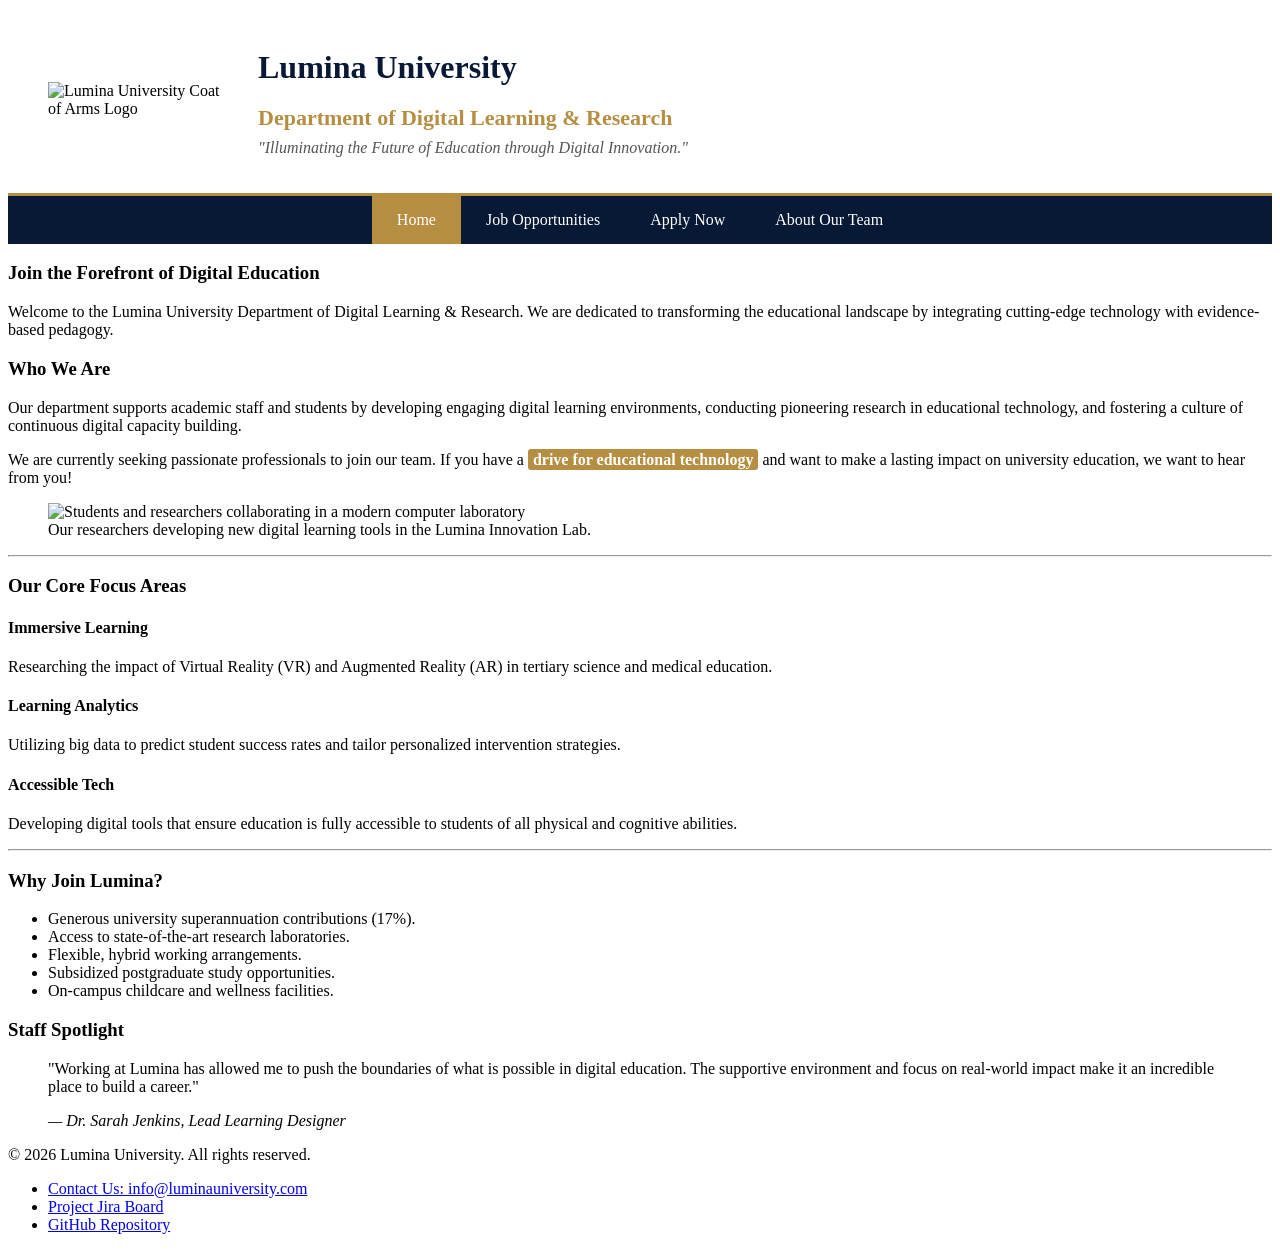
==== index.html @ f2fd449b "ADDED files" ====
<!DOCTYPE html>
<html lang="en">
<head>
    <meta charset="UTF-8">
    <meta name="viewport" content="width=device-width, initial-scale=1.0">
    <meta name="description" content="Lumina University - Department of Digital Learning & Research recruitment portal.">
    <title>Home | Lumina University Digital Learning</title>
    
    <link rel="stylesheet" href="styles.css">
    
    <style>
        .highlight-text {
            background-color: #b58e42; 
            color: #ffffff; 
            padding: 2px 5px;
            font-weight: bold;
            border-radius: 3px;
        }
    </style>
</head>
<body>

    <header id="main-header">
        <div class="header-container">
            <img src="lumina_university.png" alt="Lumina University Coat of Arms Logo" class="logo">
            
            <div class="title-group">
                <h1>Lumina University</h1>
                <h2>Department of Digital Learning & Research</h2>
                
                <p style="font-style: italic; color: #555555; margin-top: 5px;">"Illuminating the Future of Education through Digital Innovation."</p>
            </div>
        </div>
    </header>

    <nav aria-label="Main Navigation">
        <ul class="nav-menu">
            <li><a href="index.html" class="active" aria-current="page">Home</a></li>
            <li><a href="jobs.html">Job Opportunities</a></li>
            <li><a href="apply.html">Apply Now</a></li>
            <li><a href="about.html">About Our Team</a></li>
        </ul>
    </nav>

    <main>
        <section id="hero-section" class="hero">
            <div class="hero-content">
                <h3>Join the Forefront of Digital Education</h3>
                <p>Welcome to the Lumina University Department of Digital Learning & Research. We are dedicated to transforming the educational landscape by integrating cutting-edge technology with evidence-based pedagogy.</p>
            </div>
        </section>

        <section class="content-section">
            <h3>Who We Are</h3>
            <p>Our department supports academic staff and students by developing engaging digital learning environments, conducting pioneering research in educational technology, and fostering a culture of continuous digital capacity building.</p>
            <p>We are currently seeking passionate professionals to join our team. If you have a <span class="highlight-text">drive for educational technology</span> and want to make a lasting impact on university education, we want to hear from you!</p>
            
            <figure class="main-image-container">
                <img src="https://placehold.co/800x400/eeeeee/333333?text=Students+using+Digital+Learning+Tools" alt="Students and researchers collaborating in a modern computer laboratory" class="responsive-img">
                <figcaption>Our researchers developing new digital learning tools in the Lumina Innovation Lab.</figcaption>
            </figure>
        </section>

        <hr class="section-divider">

        <section class="content-section">
            <h3>Our Core Focus Areas</h3>
            <div class="focus-grid">
                <article class="focus-card">
                    <h4>Immersive Learning</h4>
                    <p>Researching the impact of Virtual Reality (VR) and Augmented Reality (AR) in tertiary science and medical education.</p>
                </article>
                <article class="focus-card">
                    <h4>Learning Analytics</h4>
                    <p>Utilizing big data to predict student success rates and tailor personalized intervention strategies.</p>
                </article>
                <article class="focus-card">
                    <h4>Accessible Tech</h4>
                    <p>Developing digital tools that ensure education is fully accessible to students of all physical and cognitive abilities.</p>
                </article>
            </div>
        </section>

        <hr class="section-divider">

        <section class="content-section split-section">
            <div class="benefits">
                <h3>Why Join Lumina?</h3>
                <ul class="benefits-list">
                    <li>Generous university superannuation contributions (17%).</li>
                    <li>Access to state-of-the-art research laboratories.</li>
                    <li>Flexible, hybrid working arrangements.</li>
                    <li>Subsidized postgraduate study opportunities.</li>
                    <li>On-campus childcare and wellness facilities.</li>
                </ul>
            </div>
            
            <div class="testimonial">
                <h3>Staff Spotlight</h3>
                <blockquote>
                    <p>"Working at Lumina has allowed me to push the boundaries of what is possible in digital education. The supportive environment and focus on real-world impact make it an incredible place to build a career."</p>
                    <cite>&mdash; Dr. Sarah Jenkins, Lead Learning Designer</cite>
                </blockquote>
            </div>
        </section>
    </main>

    <footer>
        <div class="footer-content">
            <p>&copy; 2026 Lumina University. All rights reserved.</p>
            <ul class="footer-links">
                <li><a href="mailto:info@luminauniversity.com">Contact Us: info@luminauniversity.com</a></li>
                <li><a href="https://jira.com" target="_blank" rel="noopener noreferrer">Project Jira Board</a></li>
                <li><a href="https://github.com/106385897/Project-Part-1.git" target="_blank" rel="noopener noreferrer">GitHub Repository</a></li>
            </ul>
        </div>
    </footer>

</body>
</html>
---- styles.css ----
/* ==========================
   Apply Page
========================== */

.logo {
    width: 180px;
    height: auto;
}

#main-header {
    background: white;
    padding: 20px 40px;
    border-bottom: 3px solid #b58e42;
}

.header-container {
    display: flex;
    align-items: center;
}

.title-group {
    margin-left: 30px;
}

.title-group h1 {
    color: #081935;
    margin-bottom: 8px;
}

.title-group h2 {
    color: #b58e42;
    font-size: 22px;
    margin-bottom: 8px;
}

.title-group p {
    color: #666;
    font-style: italic;
}
nav {
    background: #081935;
}

.nav-menu {
    display: flex;
    justify-content: center;
    list-style: none;
    margin: 0;
    padding: 0;
}

.nav-menu li {
    margin: 0;
}

.nav-menu a {
    display: block;
    color: white;
    text-decoration: none;
    padding: 15px 25px;
}

.nav-menu a:hover,
.nav-menu a.active {
    background: #b58e42;
}

.application-form{
    width:80%;
    max-width:900px;
    margin:40px auto;
    padding:30px;
    background:#fff;
    border:1px solid #ccc;
    border-radius:8px;
}

.application-form h2{
    text-align:center;
    color:#081935;
    margin-bottom:30px;
}

.form-grid{
    display:grid;
    grid-template-columns:1fr 1fr;
    gap:20px;
}

.full-width{
    grid-column:1 / 3;
}

.application-form label{
    display:block;
    margin-bottom:8px;
    font-weight:bold;
    color:#081935;
}

.application-form input,
.application-form select,
.application-form textarea{
    width:100%;
    padding:10px;
    border:1px solid #ccc;
    border-radius:5px;
    box-sizing:border-box;
}

.application-form input:focus,
.application-form select:focus,
.application-form textarea:focus{
    outline:none;
    border:2px solid #b58e42;
}

.application-form textarea{
    height:120px;
    resize:vertical;
}

.application-form fieldset{
    border:1px solid #b58e42;
    padding:15px;
    border-radius:5px;
}

.application-form legend{
    color:#081935;
    font-weight:bold;
}

.application-form fieldset label{
    display:inline-block;
    margin-right:20px;
    font-weight:normal;
}

.form-buttons{
    display:flex;
    justify-content:center;
    gap:20px;
    margin-top:30px;
}

.form-buttons input{
    padding:12px 30px;
    border:none;
    border-radius:5px;
    cursor:pointer;
    font-size:16px;
}

.form-buttons input[type="submit"]{
    background:#081935;
    color:white;
}

.form-buttons input[type="submit"]:hover{
    background:#b58e42;
}

.form-buttons input[type="reset"]{
    background:#cccccc;
}

.form-buttons input[type="reset"]:hover{
    background:#aaaaaa;
}

@media screen and (max-width:768px){

.form-grid{
    grid-template-columns:1fr;
}

.full-width{
    grid-column:1;
}

.form-buttons{
    flex-direction:column;
}

.form-buttons input{
    width:100%;
}
}



/* ===========================
   JOBS PAGE
=========================== */

.job-card{

margin-bottom:35px;

padding:25px;

background:white;

border:1px solid #cccccc;

border-left:6px solid #b58e42;

border-radius:8px;

}

.job-card h2{

color:#081935;

margin-bottom:10px;

}

.job-card h3{

color:#b58e42;

margin-top:20px;

}

.job-card p{

margin-bottom:12px;

line-height:1.6;

}

.job-card ul,
.job-card ol{

margin-left:25px;

margin-bottom:15px;

}

aside{

width:25%;

float:right;

padding:20px;

margin-left:20px;

margin-bottom:20px;

border:2px solid #b58e42;

border-radius:8px;

background:#f8f8f8;

}

aside h3{

color:#081935;

margin-bottom:15px;

}

aside ul{

margin-left:20px;

}

@media screen and (max-width:768px){

aside{

float:none;

width:100%;

margin:20px 0;

}

}
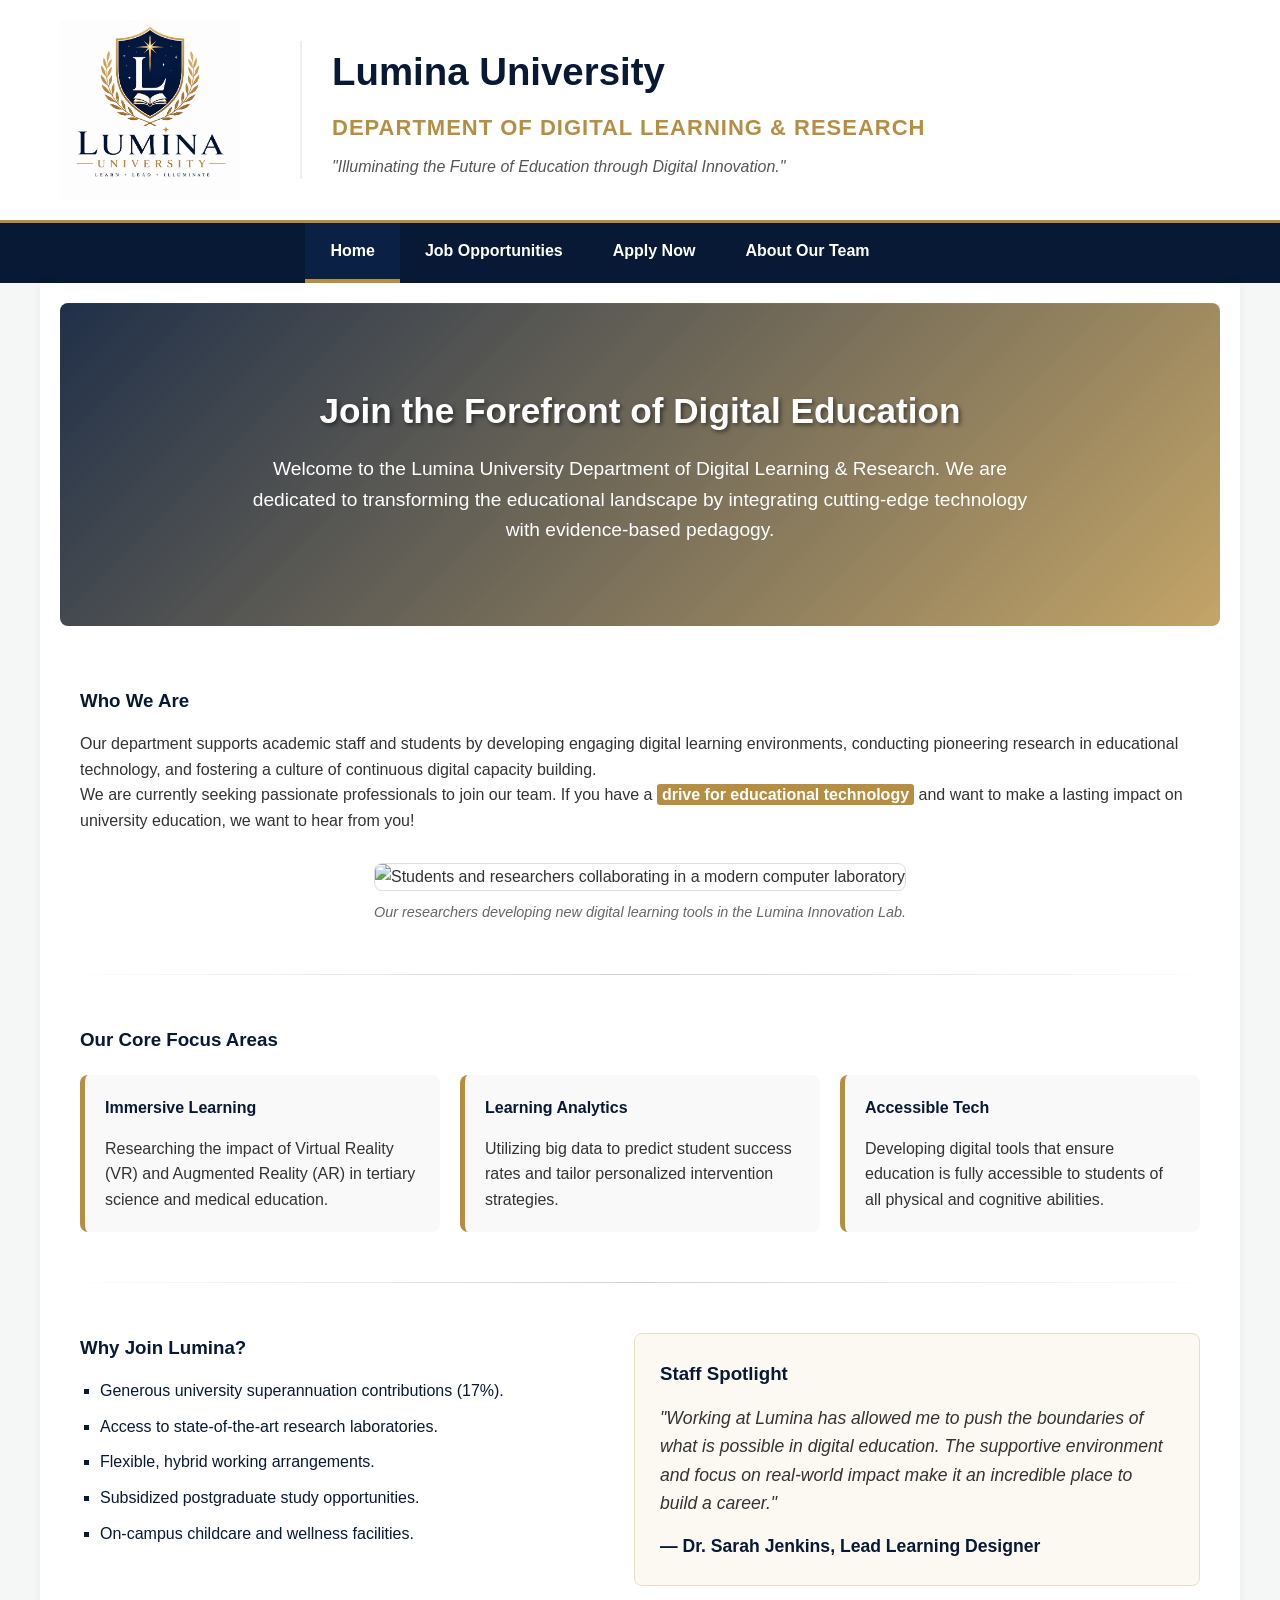
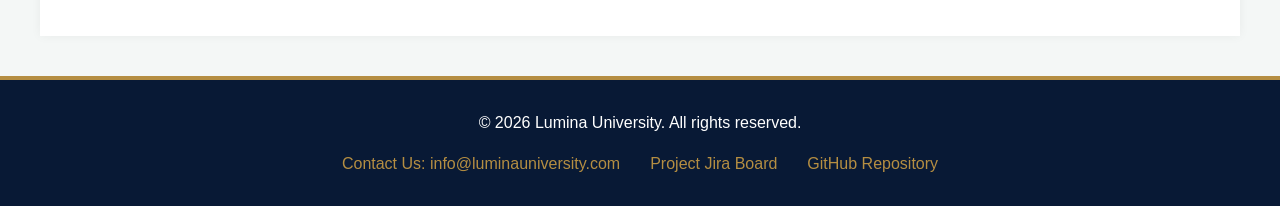
==== commit b483fa21: "changes" ====
--- a/index.html
+++ b/index.html
@@ -6,7 +6,7 @@
     <meta name="description" content="Lumina University - Department of Digital Learning & Research recruitment portal.">
     <title>Home | Lumina University Digital Learning</title>
     
-    <link rel="stylesheet" href="styles.css">
+    <link rel="stylesheet" href="styles/styles.css">
     
     <style>
         .highlight-text {
@@ -22,7 +22,7 @@
 
     <header id="main-header">
         <div class="header-container">
-            <img src="lumina_university.png" alt="Lumina University Coat of Arms Logo" class="logo">
+            <img src="images/logo.png" alt="Lumina University Coat of Arms Logo" class="logo">
             
             <div class="title-group">
                 <h1>Lumina University</h1>
--- a/styles/styles.css
+++ b/styles/styles.css
@@ -0,0 +1,898 @@
+/**Maliki/
+/* ==========================================================================
+   Base Styles & Reset 
+   ========================================================================== */
+* {
+    box-sizing: border-box;
+    margin: 0;
+    padding: 0;
+}
+
+body {
+    font-family: 'Segoe UI', Tahoma, Geneva, Verdana, sans-serif;
+    line-height: 1.6;
+    color: #333333;
+    background-color: #f4f7f6;
+}
+
+h1, h2, h3, h4 {
+    margin-bottom: 15px;
+    color: #081935; /* Updated to Logo Navy */
+}
+
+/* ==========================================================================
+   Header Styles 
+   ========================================================================== */
+#main-header {
+    background-color: #ffffff; /* Changed to white to seamlessly blend with the logo */
+    color: #081935;
+    padding: 15px 0;
+    border-bottom: 4px solid #b58e42; /* Logo Gold border for separation */
+}
+
+.header-container {
+    display: flex;
+    align-items: center;
+    max-width: 1200px;
+    margin: 0 auto;
+    padding: 0 20px;
+}
+
+/* Updated logo class: removed border radius so the whole crest shows */
+.logo {
+    max-width: 220px; 
+    height: auto;
+    margin-right: 30px;
+}
+
+.title-group {
+    border-left: 2px solid #eeeeee;
+    padding-left: 30px;
+}
+
+.title-group h1 {
+    color: #081935; /* Logo Navy */
+    margin-bottom: 5px;
+    font-size: 2.4rem;
+}
+
+.title-group h2 {
+    color: #b58e42; /* Logo Gold */
+    font-size: 1.2rem;
+    font-weight: bold;
+    margin-bottom: 0;
+    text-transform: uppercase;
+    letter-spacing: 1px;
+}
+
+/* ==========================================================================
+   Navigation Menu 
+   ========================================================================== */
+nav {
+    background-color: #081935; /* Logo Navy */
+}
+
+.nav-menu {
+    list-style-type: none;
+    display: flex;
+    justify-content: center;
+    max-width: 1200px;
+    margin: 0 auto;
+}
+
+.nav-menu li a {
+    display: block;
+    color: #ffffff;
+    text-decoration: none;
+    padding: 15px 25px;
+    font-weight: bold;
+    transition: background-color 0.3s ease, color 0.3s ease;
+}
+
+.nav-menu li a:hover,
+.nav-menu li a:focus {
+    background-color: #b58e42; /* Logo Gold */
+    color: #ffffff;
+    outline: none; 
+}
+
+.nav-menu li a:focus-visible {
+    outline: 3px solid #ffffff;
+    outline-offset: -3px;
+}
+
+.nav-menu li a.active {
+    background-color: #0a2044; /* Slightly lighter navy for active state */
+    border-bottom: 4px solid #b58e42; /* Logo Gold */
+}
+
+/* ==========================================================================
+   Main Content Layout
+   ========================================================================== */
+main {
+    max-width: 1200px;
+    margin: 0 auto;
+    padding: 20px;
+    background-color: #ffffff;
+    box-shadow: 0 0 10px rgba(0,0,0,0.05);
+}
+
+.content-section {
+    padding: 30px 20px;
+}
+
+.section-divider {
+    border: 0;
+    height: 1px;
+    background-image: linear-gradient(to right, rgba(8, 25, 53, 0), rgba(8, 25, 53, 0.2), rgba(8, 25, 53, 0));
+    margin: 20px 0;
+}
+
+/* Hero Section */
+#hero-section {
+    background-image: linear-gradient(135deg, rgba(8, 25, 53, 0.9) 0%, rgba(181, 142, 66, 0.8) 100%), 
+                      url('https://placehold.co/1200x400/eeeeee/ccc?text=Digital+Network+Background');
+    background-size: cover;
+    background-position: center;
+    color: #ffffff;
+    padding: 80px 20px;
+    text-align: center;
+    border-radius: 8px;
+    margin-bottom: 30px;
+}
+
+#hero-section h3 {
+    color: #ffffff;
+    font-size: 2.2rem;
+    text-shadow: 2px 2px 4px rgba(0,0,0,0.5);
+}
+
+#hero-section p {
+    font-size: 1.2rem;
+    max-width: 800px;
+    margin: 0 auto;
+}
+
+.main-image-container {
+    margin-top: 30px;
+    text-align: center;
+}
+
+.responsive-img {
+    max-width: 100%;
+    height: auto;
+    border-radius: 8px;
+    border: 1px solid #ddd;
+}
+
+figcaption {
+    margin-top: 10px;
+    font-size: 0.9rem;
+    font-style: italic;
+    color: #666;
+}
+
+/* ==========================================================================
+   Grid Layouts & Components
+   ========================================================================== */
+.focus-grid {
+    display: grid;
+    grid-template-columns: repeat(auto-fit, minmax(300px, 1fr));
+    gap: 20px;
+    margin-top: 20px;
+}
+
+.focus-card {
+    background-color: #f9f9f9;
+    padding: 20px;
+    border-radius: 8px;
+    border-left: 5px solid #b58e42; /* Logo Gold */
+    transition: transform 0.3s ease;
+}
+
+.focus-card:hover {
+    transform: translateY(-5px);
+    box-shadow: 0 4px 8px rgba(0,0,0,0.1);
+}
+
+/* Split Section */
+.split-section {
+    display: flex;
+    flex-wrap: wrap;
+    gap: 40px;
+}
+
+.benefits {
+    flex: 1;
+    min-width: 300px;
+}
+
+.benefits-list {
+    list-style-type: square;
+    padding-left: 20px;
+    color: #081935;
+}
+
+.benefits-list li {
+    margin-bottom: 10px;
+}
+
+.testimonial {
+    flex: 1;
+    min-width: 300px;
+    background-color: #fcf9f2; /* Very light gold tint */
+    padding: 25px;
+    border-radius: 8px;
+    position: relative;
+    border: 1px solid #e8dec7;
+}
+
+blockquote {
+    font-style: italic;
+    font-size: 1.1rem;
+    color: #333;
+}
+
+cite {
+    display: block;
+    margin-top: 15px;
+    font-weight: bold;
+    color: #081935; /* Logo Navy */
+    font-style: normal;
+}
+
+/* ==========================================================================
+   Footer Styles
+   ========================================================================== */
+footer {
+    background-color: #081935; /* Logo Navy */
+    color: #ffffff;
+    padding: 30px 20px;
+    text-align: center;
+    margin-top: 40px;
+    border-top: 4px solid #b58e42; /* Logo Gold */
+}
+
+.footer-links {
+    list-style: none;
+    margin-top: 15px;
+    display: flex;
+    justify-content: center;
+    gap: 30px;
+}
+
+.footer-links a {
+    color: #b58e42; /* Logo Gold */
+    text-decoration: none;
+}
+
+.footer-links a:hover {
+    text-decoration: underline;
+    color: #ffffff;
+}
+
+/* ==========================================================================
+   Responsive Layout
+   ========================================================================== */
+@media screen and (max-width: 768px) {
+    .header-container {
+        flex-direction: column;
+        text-align: center;
+    }
+    .logo {
+        margin-right: 0;
+        margin-bottom: 15px;
+        max-width: 180px;
+    }
+    .title-group {
+        border-left: none;
+        padding-left: 0;
+    }
+    .nav-menu {
+        flex-direction: column;
+    }
+    .nav-menu li a {
+        text-align: center;
+        border-bottom: 1px solid #1a3461;
+    }
+    .footer-links {
+        flex-direction: column;
+        gap: 15px;
+    }
+}
+/*Khaled
+
+/* ==========================================================================
+   Base Styles & Reset 
+   ========================================================================== */
+* {
+    box-sizing: border-box;
+    margin: 0;
+    padding: 0;
+}
+
+body {
+    font-family: 'Segoe UI', Tahoma, Geneva, Verdana, sans-serif;
+    line-height: 1.6;
+    color: #333333;
+    background-color: #f4f7f6;
+}
+
+h1, h2, h3, h4 {
+    margin-bottom: 15px;
+    color: #081935; /* Updated to Logo Navy */
+}
+
+/* ==========================================================================
+   Header Styles 
+   ========================================================================== */
+#main-header {
+    background-color: #ffffff; /* Changed to white to seamlessly blend with the logo */
+    color: #081935;
+    padding: 15px 0;
+    border-bottom: 4px solid #b58e42; /* Logo Gold border for separation */
+}
+
+.header-container {
+    display: flex;
+    align-items: center;
+    max-width: 1200px;
+    margin: 0 auto;
+    padding: 0 20px;
+}
+
+/* Updated logo class: removed border radius so the whole crest shows */
+.logo {
+    max-width: 220px; 
+    height: auto;
+    margin-right: 30px;
+}
+
+.title-group {
+    border-left: 2px solid #eeeeee;
+    padding-left: 30px;
+}
+
+.title-group h1 {
+    color: #081935; /* Logo Navy */
+    margin-bottom: 5px;
+    font-size: 2.4rem;
+}
+
+.title-group h2 {
+    color: #b58e42; /* Logo Gold */
+    font-size: 1.2rem;
+    font-weight: bold;
+    margin-bottom: 0;
+    text-transform: uppercase;
+    letter-spacing: 1px;
+}
+
+/* ==========================================================================
+   Navigation Menu 
+   ========================================================================== */
+nav {
+    background-color: #081935; /* Logo Navy */
+}
+
+.nav-menu {
+    list-style-type: none;
+    display: flex;
+    justify-content: center;
+    max-width: 1200px;
+    margin: 0 auto;
+}
+
+.nav-menu li a {
+    display: block;
+    color: #ffffff;
+    text-decoration: none;
+    padding: 15px 25px;
+    font-weight: bold;
+    transition: background-color 0.3s ease, color 0.3s ease;
+}
+
+.nav-menu li a:hover,
+.nav-menu li a:focus {
+    background-color: #b58e42; /* Logo Gold */
+    color: #ffffff;
+    outline: none; 
+}
+
+.nav-menu li a:focus-visible {
+    outline: 3px solid #ffffff;
+    outline-offset: -3px;
+}
+
+.nav-menu li a.active {
+    background-color: #0a2044; /* Slightly lighter navy for active state */
+    border-bottom: 4px solid #b58e42; /* Logo Gold */
+}
+
+/* ==========================================================================
+   Main Content Layout
+   ========================================================================== */
+main {
+    max-width: 1200px;
+    margin: 0 auto;
+    padding: 20px;
+    background-color: #ffffff;
+    box-shadow: 0 0 10px rgba(0,0,0,0.05);
+}
+
+.content-section {
+    padding: 30px 20px;
+}
+
+.section-divider {
+    border: 0;
+    height: 1px;
+    background-image: linear-gradient(to right, rgba(8, 25, 53, 0), rgba(8, 25, 53, 0.2), rgba(8, 25, 53, 0));
+    margin: 20px 0;
+}
+
+/* Hero Section */
+#hero-section {
+    background-image: linear-gradient(135deg, rgba(8, 25, 53, 0.9) 0%, rgba(181, 142, 66, 0.8) 100%), 
+                      url('https://placehold.co/1200x400/eeeeee/ccc?text=Digital+Network+Background');
+    background-size: cover;
+    background-position: center;
+    color: #ffffff;
+    padding: 80px 20px;
+    text-align: center;
+    border-radius: 8px;
+    margin-bottom: 30px;
+}
+
+#hero-section h3 {
+    color: #ffffff;
+    font-size: 2.2rem;
+    text-shadow: 2px 2px 4px rgba(0,0,0,0.5);
+}
+
+#hero-section p {
+    font-size: 1.2rem;
+    max-width: 800px;
+    margin: 0 auto;
+}
+
+.main-image-container {
+    margin-top: 30px;
+    text-align: center;
+}
+
+.responsive-img {
+    max-width: 100%;
+    height: auto;
+    border-radius: 8px;
+    border: 1px solid #ddd;
+}
+
+figcaption {
+    margin-top: 10px;
+    font-size: 0.9rem;
+    font-style: italic;
+    color: #666;
+}
+
+/* ==========================================================================
+   Grid Layouts & Components
+   ========================================================================== */
+.focus-grid {
+    display: grid;
+    grid-template-columns: repeat(auto-fit, minmax(300px, 1fr));
+    gap: 20px;
+    margin-top: 20px;
+}
+
+.focus-card {
+    background-color: #f9f9f9;
+    padding: 20px;
+    border-radius: 8px;
+    border-left: 5px solid #b58e42; /* Logo Gold */
+    transition: transform 0.3s ease;
+}
+
+.focus-card:hover {
+    transform: translateY(-5px);
+    box-shadow: 0 4px 8px rgba(0,0,0,0.1);
+}
+
+/* Split Section */
+.split-section {
+    display: flex;
+    flex-wrap: wrap;
+    gap: 40px;
+}
+
+.benefits {
+    flex: 1;
+    min-width: 300px;
+}
+
+.benefits-list {
+    list-style-type: square;
+    padding-left: 20px;
+    color: #081935;
+}
+
+.benefits-list li {
+    margin-bottom: 10px;
+}
+
+.testimonial {
+    flex: 1;
+    min-width: 300px;
+    background-color: #fcf9f2; /* Very light gold tint */
+    padding: 25px;
+    border-radius: 8px;
+    position: relative;
+    border: 1px solid #e8dec7;
+}
+
+blockquote {
+    font-style: italic;
+    font-size: 1.1rem;
+    color: #333;
+}
+
+cite {
+    display: block;
+    margin-top: 15px;
+    font-weight: bold;
+    color: #081935; /* Logo Navy */
+    font-style: normal;
+}
+
+/* ==========================================================================
+   Footer Styles
+   ========================================================================== */
+footer {
+    background-color: #081935; /* Logo Navy */
+    color: #ffffff;
+    padding: 30px 20px;
+    text-align: center;
+    margin-top: 40px;
+    border-top: 4px solid #b58e42; /* Logo Gold */
+}
+
+.footer-links {
+    list-style: none;
+    margin-top: 15px;
+    display: flex;
+    justify-content: center;
+    gap: 30px;
+}
+
+.footer-links a {
+    color: #b58e42; /* Logo Gold */
+    text-decoration: none;
+}
+
+.footer-links a:hover {
+    text-decoration: underline;
+    color: #ffffff;
+}
+
+/* ==========================================================================
+   Responsive Layout
+   ========================================================================== */
+@media screen and (max-width: 768px) {
+    .header-container {
+        flex-direction: column;
+        text-align: center;
+    }
+    .logo {
+        margin-right: 0;
+        margin-bottom: 15px;
+        max-width: 180px;
+    }
+    .title-group {
+        border-left: none;
+        padding-left: 0;
+    }
+    .nav-menu {
+        flex-direction: column;
+    }
+    .nav-menu li a {
+        text-align: center;
+        border-bottom: 1px solid #1a3461;
+    }
+    .footer-links {
+        flex-direction: column;
+        gap: 15px;
+    }
+}
+
+/* ==========================
+   Apply Page
+========================== */
+/*nahan*/
+.logo {
+    width: 180px;
+    height: auto;
+}
+
+#main-header {
+    background: white;
+    padding: 20px 40px;
+    border-bottom: 3px solid #b58e42;
+}
+
+.header-container {
+    display: flex;
+    align-items: center;
+}
+
+.title-group {
+    margin-left: 30px;
+}
+
+.title-group h1 {
+    color: #081935;
+    margin-bottom: 8px;
+}
+
+.title-group h2 {
+    color: #b58e42;
+    font-size: 22px;
+    margin-bottom: 8px;
+}
+
+.title-group p {
+    color: #666;
+    font-style: italic;
+}
+nav {
+    background: #081935;
+}
+
+.nav-menu {
+    display: flex;
+    justify-content: center;
+    list-style: none;
+    margin: 0;
+    padding: 0;
+}
+
+.nav-menu li {
+    margin: 0;
+}
+
+.nav-menu a {
+    display: block;
+    color: white;
+    text-decoration: none;
+    padding: 15px 25px;
+}
+
+.nav-menu a:hover,
+.nav-menu a.active {
+    background: #b58e42;
+}
+
+.application-form{
+    width:80%;
+    max-width:900px;
+    margin:40px auto;
+    padding:30px;
+    background:#fff;
+    border:1px solid #ccc;
+    border-radius:8px;
+}
+
+.application-form h2{
+    text-align:center;
+    color:#081935;
+    margin-bottom:30px;
+}
+
+.form-grid{
+    display:grid;
+    grid-template-columns:1fr 1fr;
+    gap:20px;
+}
+
+.full-width{
+    grid-column:1 / 3;
+}
+
+.application-form label{
+    display:block;
+    margin-bottom:8px;
+    font-weight:bold;
+    color:#081935;
+}
+
+.application-form input,
+.application-form select,
+.application-form textarea{
+    width:100%;
+    padding:10px;
+    border:1px solid #ccc;
+    border-radius:5px;
+    box-sizing:border-box;
+}
+
+.application-form input:focus,
+.application-form select:focus,
+.application-form textarea:focus{
+    outline:none;
+    border:2px solid #b58e42;
+}
+
+.application-form textarea{
+    height:120px;
+    resize:vertical;
+}
+
+.application-form fieldset{
+    border:1px solid #b58e42;
+    padding:15px;
+    border-radius:5px;
+}
+
+.application-form legend{
+    color:#081935;
+    font-weight:bold;
+}
+
+.application-form fieldset label{
+    display:inline-block;
+    margin-right:20px;
+    font-weight:normal;
+}
+
+.form-buttons{
+    display:flex;
+    justify-content:center;
+    gap:20px;
+    margin-top:30px;
+}
+
+.form-buttons input{
+    padding:12px 30px;
+    border:none;
+    border-radius:5px;
+    cursor:pointer;
+    font-size:16px;
+}
+
+.form-buttons input[type="submit"]{
+    background:#081935;
+    color:white;
+}
+
+.form-buttons input[type="submit"]:hover{
+    background:#b58e42;
+}
+
+.form-buttons input[type="reset"]{
+    background:#cccccc;
+}
+
+.form-buttons input[type="reset"]:hover{
+    background:#aaaaaa;
+}
+
+@media screen and (max-width:768px){
+
+.form-grid{
+    grid-template-columns:1fr;
+}
+
+.full-width{
+    grid-column:1;
+}
+
+.form-buttons{
+    flex-direction:column;
+}
+
+.form-buttons input{
+    width:100%;
+}
+}
+
+
+
+/* ===========================
+   JOBS PAGE
+=========================== */
+
+.job-card{
+
+margin-bottom:35px;
+
+padding:25px;
+
+background:white;
+
+border:1px solid #cccccc;
+
+border-left:6px solid #b58e42;
+
+border-radius:8px;
+
+}
+
+.job-card h2{
+
+color:#081935;
+
+margin-bottom:10px;
+
+}
+
+.job-card h3{
+
+color:#b58e42;
+
+margin-top:20px;
+
+}
+
+.job-card p{
+
+margin-bottom:12px;
+
+line-height:1.6;
+
+}
+
+.job-card ul,
+.job-card ol{
+
+margin-left:25px;
+
+margin-bottom:15px;
+
+}
+
+aside{
+
+width:25%;
+
+float:right;
+
+padding:20px;
+
+margin-left:20px;
+
+margin-bottom:20px;
+
+border:2px solid #b58e42;
+
+border-radius:8px;
+
+background:#f8f8f8;
+
+}
+
+aside h3{
+
+color:#081935;
+
+margin-bottom:15px;
+
+}
+
+aside ul{
+
+margin-left:20px;
+
+}
+
+@media screen and (max-width:768px){
+
+aside{
+
+float:none;
+
+width:100%;
+
+margin:20px 0;
+
+}
+
+}
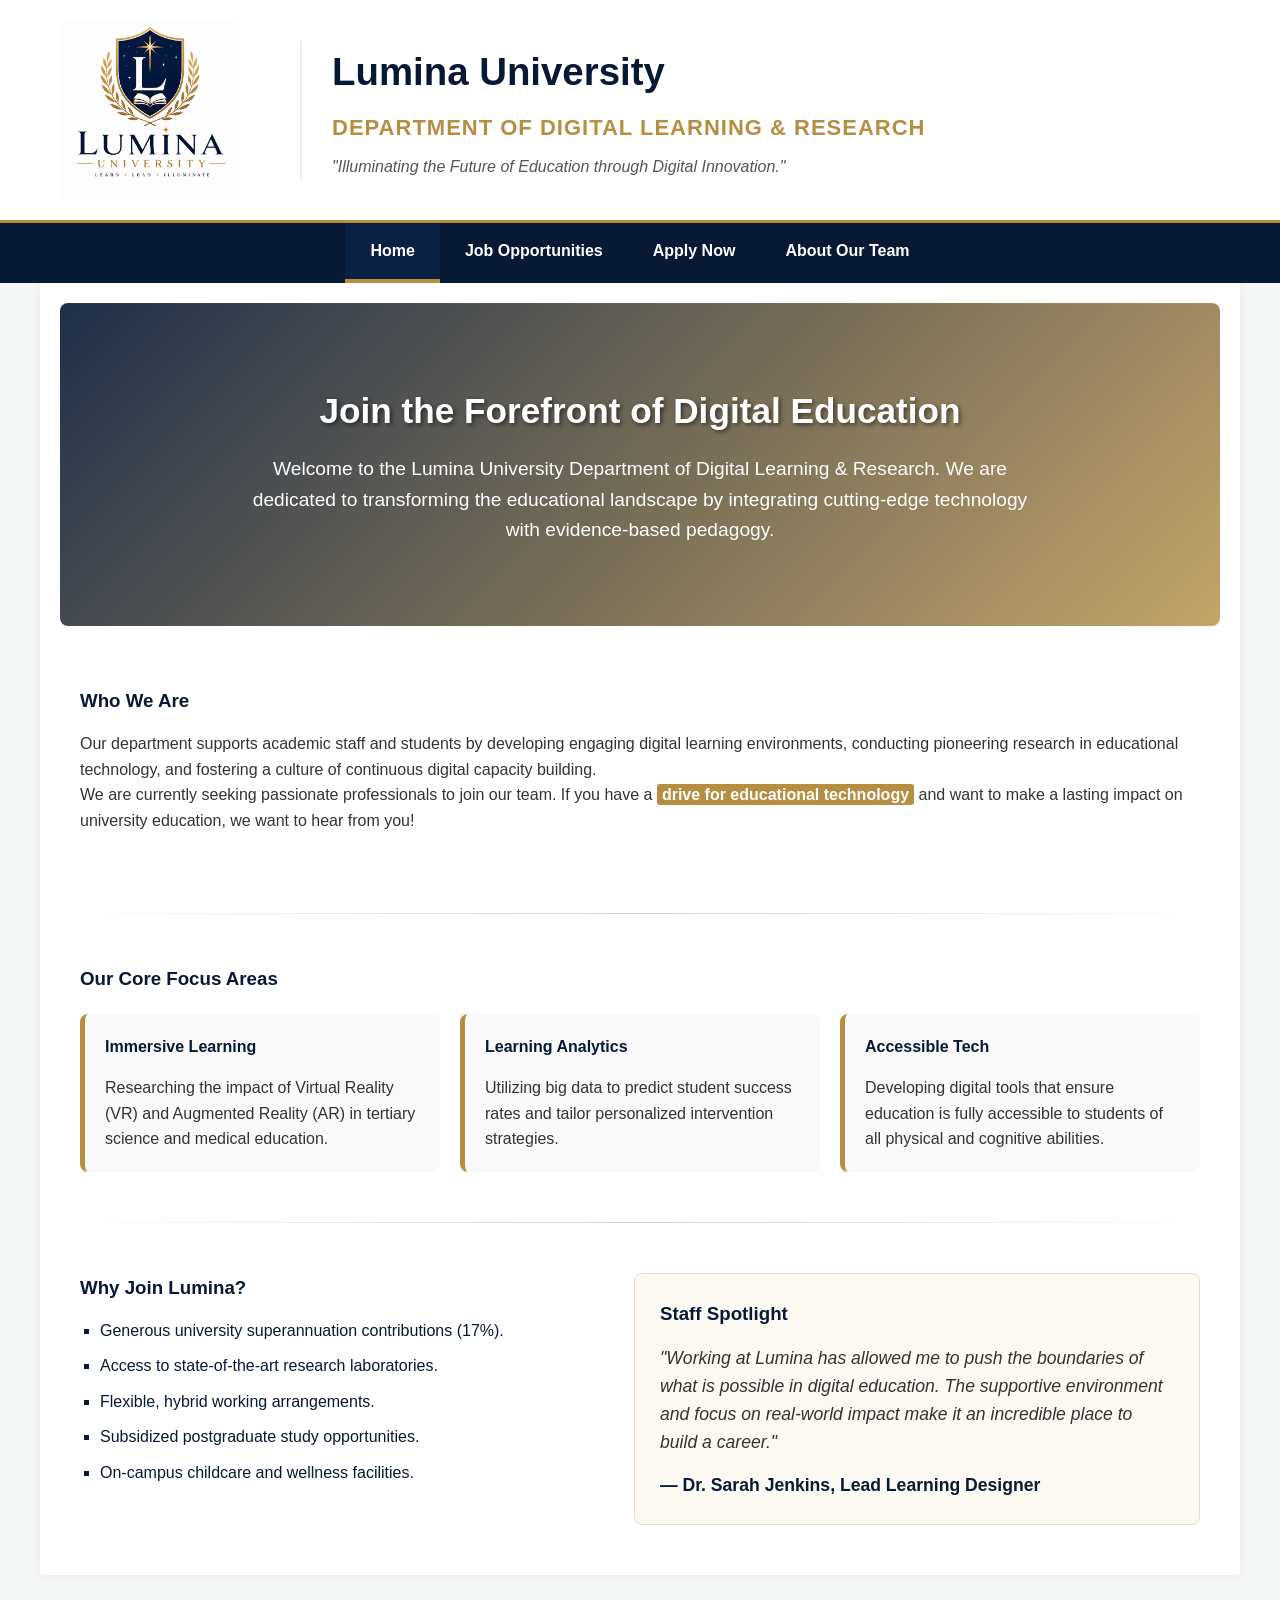
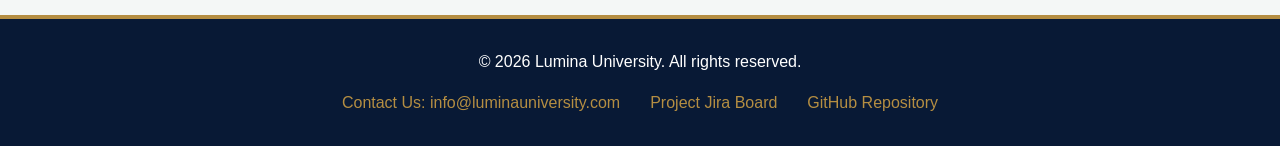
==== commit 2bc55dcb: "ADDED files" ====
--- a/index.html
+++ b/index.html
@@ -56,8 +56,7 @@
             <p>We are currently seeking passionate professionals to join our team. If you have a <span class="highlight-text">drive for educational technology</span> and want to make a lasting impact on university education, we want to hear from you!</p>
             
             <figure class="main-image-container">
-                <img src="https://placehold.co/800x400/eeeeee/333333?text=Students+using+Digital+Learning+Tools" alt="Students and researchers collaborating in a modern computer laboratory" class="responsive-img">
-                <figcaption>Our researchers developing new digital learning tools in the Lumina Innovation Lab.</figcaption>
+                
             </figure>
         </section>
 
--- a/styles/styles.css
+++ b/styles/styles.css
@@ -1,4 +1,292 @@
 /**Maliki/
+
+   Base Styles & Reset 
+   ========================================================================== */
+* {
+    box-sizing: border-box;
+    margin: 0;
+    padding: 0;
+}
+
+body {
+    font-family: 'Segoe UI', Tahoma, Geneva, Verdana, sans-serif;
+    line-height: 1.6;
+    color: #333333;
+    background-color: #f4f7f6;
+}
+
+h1, h2, h3, h4 {
+    margin-bottom: 15px;
+    color: #081935; 
+}
+
+#main-header {
+    background-color: #ffffff; 
+    color: #081935;
+    padding: 15px 0;
+    border-bottom: 4px solid #b58e42; 
+}
+
+.header-container {
+    display: flex;
+    align-items: center;
+    max-width: 1200px;
+    margin: 0 auto;
+    padding: 0 20px;
+}
+
+.logo {
+    max-width: 220px; 
+    height: auto;
+    margin-right: 30px;
+}
+
+.title-group {
+    border-left: 2px solid #eeeeee;
+    padding-left: 30px;
+}
+
+.title-group h1 {
+    color: #081935; 
+    margin-bottom: 5px;
+    font-size: 2.4rem;
+}
+
+.title-group h2 {
+    color: #b58e42; 
+    font-size: 1.2rem;
+    font-weight: bold;
+    margin-bottom: 0;
+    text-transform: uppercase;
+    letter-spacing: 1px;
+}
+
+
+nav {
+    background-color: #081935; 
+}
+
+.nav-menu {
+    list-style-type: none;
+    display: flex;
+    justify-content: center;
+    max-width: 1200px;
+    margin: 0 auto;
+}
+
+.nav-menu li a {
+    display: block;
+    color: #ffffff;
+    text-decoration: none;
+    padding: 15px 25px;
+    font-weight: bold;
+    transition: background-color 0.3s ease, color 0.3s ease;
+}
+
+.nav-menu li a:hover,
+.nav-menu li a:focus {
+    background-color: #b58e42; 
+    color: #ffffff;
+    outline: none; 
+}
+
+.nav-menu li a:focus-visible {
+    outline: 3px solid #ffffff;
+    outline-offset: -3px;
+}
+
+.nav-menu li a.active {
+    background-color: #0a2044; 
+    border-bottom: 4px solid #b58e42; 
+}
+
+
+main {
+    max-width: 1200px;
+    margin: 0 auto;
+    padding: 20px;
+    background-color: #ffffff;
+    box-shadow: 0 0 10px rgba(0,0,0,0.05);
+}
+
+.content-section {
+    padding: 30px 20px;
+}
+
+.section-divider {
+    border: 0;
+    height: 1px;
+    background-image: linear-gradient(to right, rgba(8, 25, 53, 0), rgba(8, 25, 53, 0.2), rgba(8, 25, 53, 0));
+    margin: 20px 0;
+}
+
+
+#hero-section {
+    background-image: linear-gradient(135deg, rgba(8, 25, 53, 0.9) 0%, rgba(181, 142, 66, 0.8) 100%), 
+                      url('https://placehold.co/1200x400/eeeeee/ccc?text=Digital+Network+Background');
+    background-size: cover;
+    background-position: center;
+    color: #ffffff;
+    padding: 80px 20px;
+    text-align: center;
+    border-radius: 8px;
+    margin-bottom: 30px;
+}
+
+#hero-section h3 {
+    color: #ffffff;
+    font-size: 2.2rem;
+    text-shadow: 2px 2px 4px rgba(0,0,0,0.5);
+}
+
+#hero-section p {
+    font-size: 1.2rem;
+    max-width: 800px;
+    margin: 0 auto;
+}
+
+.main-image-container {
+    margin-top: 30px;
+    text-align: center;
+}
+
+.responsive-img {
+    max-width: 100%;
+    height: auto;
+    border-radius: 8px;
+    border: 1px solid #ddd;
+}
+
+figcaption {
+    margin-top: 10px;
+    font-size: 0.9rem;
+    font-style: italic;
+    color: #666;
+}
+
+
+.focus-grid {
+    display: grid;
+    grid-template-columns: repeat(auto-fit, minmax(300px, 1fr));
+    gap: 20px;
+    margin-top: 20px;
+}
+
+.focus-card {
+    background-color: #f9f9f9;
+    padding: 20px;
+    border-radius: 8px;
+    border-left: 5px solid #b58e42;
+    transition: transform 0.3s ease;
+}
+
+.focus-card:hover {
+    transform: translateY(-5px);
+    box-shadow: 0 4px 8px rgba(0,0,0,0.1);
+}
+
+
+.split-section {
+    display: flex;
+    flex-wrap: wrap;
+    gap: 40px;
+}
+
+.benefits {
+    flex: 1;
+    min-width: 300px;
+}
+
+.benefits-list {
+    list-style-type: square;
+    padding-left: 20px;
+    color: #081935;
+}
+
+.benefits-list li {
+    margin-bottom: 10px;
+}
+
+.testimonial {
+    flex: 1;
+    min-width: 300px;
+    background-color: #fcf9f2; 
+    padding: 25px;
+    border-radius: 8px;
+    position: relative;
+    border: 1px solid #e8dec7;
+}
+
+blockquote {
+    font-style: italic;
+    font-size: 1.1rem;
+    color: #333;
+}
+
+cite {
+    display: block;
+    margin-top: 15px;
+    font-weight: bold;
+    color: #081935; 
+    font-style: normal;
+}
+
+
+footer {
+    background-color: #081935; 
+    color: #ffffff;
+    padding: 30px 20px;
+    text-align: center;
+    margin-top: 40px;
+    border-top: 4px solid #b58e42; 
+}
+
+.footer-links {
+    list-style: none;
+    margin-top: 15px;
+    display: flex;
+    justify-content: center;
+    gap: 30px;
+}
+
+.footer-links a {
+    color: #b58e42; 
+    text-decoration: none;
+}
+
+.footer-links a:hover {
+    text-decoration: underline;
+    color: #ffffff;
+}
+
+@media screen and (max-width: 768px) {
+    .header-container {
+        flex-direction: column;
+        text-align: center;
+    }
+    .logo {
+        margin-right: 0;
+        margin-bottom: 15px;
+        max-width: 180px;
+    }
+    .title-group {
+        border-left: none;
+        padding-left: 0;
+    }
+    .nav-menu {
+        flex-direction: column;
+    }
+    .nav-menu li a {
+        text-align: center;
+        border-bottom: 1px solid #1a3461;
+    }
+    .footer-links {
+        flex-direction: column;
+        gap: 15px;
+    }
+}
+/*Khaled
+
 /* ==========================================================================
    Base Styles & Reset 
    ========================================================================== */
@@ -17,17 +305,15 @@
 
 h1, h2, h3, h4 {
     margin-bottom: 15px;
-    color: #081935; /* Updated to Logo Navy */
-}
-
-/* ==========================================================================
-   Header Styles 
-   ========================================================================== */
+    color: #081935; 
+}
+
+
 #main-header {
-    background-color: #ffffff; /* Changed to white to seamlessly blend with the logo */
+    background-color: #ffffff; 
     color: #081935;
     padding: 15px 0;
-    border-bottom: 4px solid #b58e42; /* Logo Gold border for separation */
+    border-bottom: 4px solid #b58e42; 
 }
 
 .header-container {
@@ -38,7 +324,6 @@
     padding: 0 20px;
 }
 
-/* Updated logo class: removed border radius so the whole crest shows */
 .logo {
     max-width: 220px; 
     height: auto;
@@ -51,13 +336,13 @@
 }
 
 .title-group h1 {
-    color: #081935; /* Logo Navy */
+    color: #081935; 
     margin-bottom: 5px;
     font-size: 2.4rem;
 }
 
 .title-group h2 {
-    color: #b58e42; /* Logo Gold */
+    color: #b58e42; 
     font-size: 1.2rem;
     font-weight: bold;
     margin-bottom: 0;
@@ -65,11 +350,9 @@
     letter-spacing: 1px;
 }
 
-/* ==========================================================================
-   Navigation Menu 
-   ========================================================================== */
+
 nav {
-    background-color: #081935; /* Logo Navy */
+    background-color: #081935; 
 }
 
 .nav-menu {
@@ -91,7 +374,7 @@
 
 .nav-menu li a:hover,
 .nav-menu li a:focus {
-    background-color: #b58e42; /* Logo Gold */
+    background-color: #b58e42; 
     color: #ffffff;
     outline: none; 
 }
@@ -102,13 +385,11 @@
 }
 
 .nav-menu li a.active {
-    background-color: #0a2044; /* Slightly lighter navy for active state */
-    border-bottom: 4px solid #b58e42; /* Logo Gold */
-}
-
-/* ==========================================================================
-   Main Content Layout
-   ========================================================================== */
+    background-color: #0a2044; 
+    border-bottom: 4px solid #b58e42; 
+}
+
+
 main {
     max-width: 1200px;
     margin: 0 auto;
@@ -128,7 +409,6 @@
     margin: 20px 0;
 }
 
-/* Hero Section */
 #hero-section {
     background-image: linear-gradient(135deg, rgba(8, 25, 53, 0.9) 0%, rgba(181, 142, 66, 0.8) 100%), 
                       url('https://placehold.co/1200x400/eeeeee/ccc?text=Digital+Network+Background');
@@ -172,9 +452,7 @@
     color: #666;
 }
 
-/* ==========================================================================
-   Grid Layouts & Components
-   ========================================================================== */
+
 .focus-grid {
     display: grid;
     grid-template-columns: repeat(auto-fit, minmax(300px, 1fr));
@@ -186,7 +464,7 @@
     background-color: #f9f9f9;
     padding: 20px;
     border-radius: 8px;
-    border-left: 5px solid #b58e42; /* Logo Gold */
+    border-left: 5px solid #b58e42; 
     transition: transform 0.3s ease;
 }
 
@@ -195,7 +473,7 @@
     box-shadow: 0 4px 8px rgba(0,0,0,0.1);
 }
 
-/* Split Section */
+
 .split-section {
     display: flex;
     flex-wrap: wrap;
@@ -220,7 +498,7 @@
 .testimonial {
     flex: 1;
     min-width: 300px;
-    background-color: #fcf9f2; /* Very light gold tint */
+    background-color: #fcf9f2;
     padding: 25px;
     border-radius: 8px;
     position: relative;
@@ -237,20 +515,18 @@
     display: block;
     margin-top: 15px;
     font-weight: bold;
-    color: #081935; /* Logo Navy */
+    color: #081935; 
     font-style: normal;
 }
 
-/* ==========================================================================
-   Footer Styles
-   ========================================================================== */
+
 footer {
-    background-color: #081935; /* Logo Navy */
+    background-color: #081935; 
     color: #ffffff;
     padding: 30px 20px;
     text-align: center;
     margin-top: 40px;
-    border-top: 4px solid #b58e42; /* Logo Gold */
+    border-top: 4px solid #b58e42; 
 }
 
 .footer-links {
@@ -262,7 +538,7 @@
 }
 
 .footer-links a {
-    color: #b58e42; /* Logo Gold */
+    color: #b58e42; 
     text-decoration: none;
 }
 
@@ -271,312 +547,7 @@
     color: #ffffff;
 }
 
-/* ==========================================================================
-   Responsive Layout
-   ========================================================================== */
-@media screen and (max-width: 768px) {
-    .header-container {
-        flex-direction: column;
-        text-align: center;
-    }
-    .logo {
-        margin-right: 0;
-        margin-bottom: 15px;
-        max-width: 180px;
-    }
-    .title-group {
-        border-left: none;
-        padding-left: 0;
-    }
-    .nav-menu {
-        flex-direction: column;
-    }
-    .nav-menu li a {
-        text-align: center;
-        border-bottom: 1px solid #1a3461;
-    }
-    .footer-links {
-        flex-direction: column;
-        gap: 15px;
-    }
-}
-/*Khaled
-
-/* ==========================================================================
-   Base Styles & Reset 
-   ========================================================================== */
-* {
-    box-sizing: border-box;
-    margin: 0;
-    padding: 0;
-}
-
-body {
-    font-family: 'Segoe UI', Tahoma, Geneva, Verdana, sans-serif;
-    line-height: 1.6;
-    color: #333333;
-    background-color: #f4f7f6;
-}
-
-h1, h2, h3, h4 {
-    margin-bottom: 15px;
-    color: #081935; /* Updated to Logo Navy */
-}
-
-/* ==========================================================================
-   Header Styles 
-   ========================================================================== */
-#main-header {
-    background-color: #ffffff; /* Changed to white to seamlessly blend with the logo */
-    color: #081935;
-    padding: 15px 0;
-    border-bottom: 4px solid #b58e42; /* Logo Gold border for separation */
-}
-
-.header-container {
-    display: flex;
-    align-items: center;
-    max-width: 1200px;
-    margin: 0 auto;
-    padding: 0 20px;
-}
-
-/* Updated logo class: removed border radius so the whole crest shows */
-.logo {
-    max-width: 220px; 
-    height: auto;
-    margin-right: 30px;
-}
-
-.title-group {
-    border-left: 2px solid #eeeeee;
-    padding-left: 30px;
-}
-
-.title-group h1 {
-    color: #081935; /* Logo Navy */
-    margin-bottom: 5px;
-    font-size: 2.4rem;
-}
-
-.title-group h2 {
-    color: #b58e42; /* Logo Gold */
-    font-size: 1.2rem;
-    font-weight: bold;
-    margin-bottom: 0;
-    text-transform: uppercase;
-    letter-spacing: 1px;
-}
-
-/* ==========================================================================
-   Navigation Menu 
-   ========================================================================== */
-nav {
-    background-color: #081935; /* Logo Navy */
-}
-
-.nav-menu {
-    list-style-type: none;
-    display: flex;
-    justify-content: center;
-    max-width: 1200px;
-    margin: 0 auto;
-}
-
-.nav-menu li a {
-    display: block;
-    color: #ffffff;
-    text-decoration: none;
-    padding: 15px 25px;
-    font-weight: bold;
-    transition: background-color 0.3s ease, color 0.3s ease;
-}
-
-.nav-menu li a:hover,
-.nav-menu li a:focus {
-    background-color: #b58e42; /* Logo Gold */
-    color: #ffffff;
-    outline: none; 
-}
-
-.nav-menu li a:focus-visible {
-    outline: 3px solid #ffffff;
-    outline-offset: -3px;
-}
-
-.nav-menu li a.active {
-    background-color: #0a2044; /* Slightly lighter navy for active state */
-    border-bottom: 4px solid #b58e42; /* Logo Gold */
-}
-
-/* ==========================================================================
-   Main Content Layout
-   ========================================================================== */
-main {
-    max-width: 1200px;
-    margin: 0 auto;
-    padding: 20px;
-    background-color: #ffffff;
-    box-shadow: 0 0 10px rgba(0,0,0,0.05);
-}
-
-.content-section {
-    padding: 30px 20px;
-}
-
-.section-divider {
-    border: 0;
-    height: 1px;
-    background-image: linear-gradient(to right, rgba(8, 25, 53, 0), rgba(8, 25, 53, 0.2), rgba(8, 25, 53, 0));
-    margin: 20px 0;
-}
-
-/* Hero Section */
-#hero-section {
-    background-image: linear-gradient(135deg, rgba(8, 25, 53, 0.9) 0%, rgba(181, 142, 66, 0.8) 100%), 
-                      url('https://placehold.co/1200x400/eeeeee/ccc?text=Digital+Network+Background');
-    background-size: cover;
-    background-position: center;
-    color: #ffffff;
-    padding: 80px 20px;
-    text-align: center;
-    border-radius: 8px;
-    margin-bottom: 30px;
-}
-
-#hero-section h3 {
-    color: #ffffff;
-    font-size: 2.2rem;
-    text-shadow: 2px 2px 4px rgba(0,0,0,0.5);
-}
-
-#hero-section p {
-    font-size: 1.2rem;
-    max-width: 800px;
-    margin: 0 auto;
-}
-
-.main-image-container {
-    margin-top: 30px;
-    text-align: center;
-}
-
-.responsive-img {
-    max-width: 100%;
-    height: auto;
-    border-radius: 8px;
-    border: 1px solid #ddd;
-}
-
-figcaption {
-    margin-top: 10px;
-    font-size: 0.9rem;
-    font-style: italic;
-    color: #666;
-}
-
-/* ==========================================================================
-   Grid Layouts & Components
-   ========================================================================== */
-.focus-grid {
-    display: grid;
-    grid-template-columns: repeat(auto-fit, minmax(300px, 1fr));
-    gap: 20px;
-    margin-top: 20px;
-}
-
-.focus-card {
-    background-color: #f9f9f9;
-    padding: 20px;
-    border-radius: 8px;
-    border-left: 5px solid #b58e42; /* Logo Gold */
-    transition: transform 0.3s ease;
-}
-
-.focus-card:hover {
-    transform: translateY(-5px);
-    box-shadow: 0 4px 8px rgba(0,0,0,0.1);
-}
-
-/* Split Section */
-.split-section {
-    display: flex;
-    flex-wrap: wrap;
-    gap: 40px;
-}
-
-.benefits {
-    flex: 1;
-    min-width: 300px;
-}
-
-.benefits-list {
-    list-style-type: square;
-    padding-left: 20px;
-    color: #081935;
-}
-
-.benefits-list li {
-    margin-bottom: 10px;
-}
-
-.testimonial {
-    flex: 1;
-    min-width: 300px;
-    background-color: #fcf9f2; /* Very light gold tint */
-    padding: 25px;
-    border-radius: 8px;
-    position: relative;
-    border: 1px solid #e8dec7;
-}
-
-blockquote {
-    font-style: italic;
-    font-size: 1.1rem;
-    color: #333;
-}
-
-cite {
-    display: block;
-    margin-top: 15px;
-    font-weight: bold;
-    color: #081935; /* Logo Navy */
-    font-style: normal;
-}
-
-/* ==========================================================================
-   Footer Styles
-   ========================================================================== */
-footer {
-    background-color: #081935; /* Logo Navy */
-    color: #ffffff;
-    padding: 30px 20px;
-    text-align: center;
-    margin-top: 40px;
-    border-top: 4px solid #b58e42; /* Logo Gold */
-}
-
-.footer-links {
-    list-style: none;
-    margin-top: 15px;
-    display: flex;
-    justify-content: center;
-    gap: 30px;
-}
-
-.footer-links a {
-    color: #b58e42; /* Logo Gold */
-    text-decoration: none;
-}
-
-.footer-links a:hover {
-    text-decoration: underline;
-    color: #ffffff;
-}
-
-/* ==========================================================================
-   Responsive Layout
-   ========================================================================== */
+
 @media screen and (max-width: 768px) {
     .header-container {
         flex-direction: column;
@@ -651,8 +622,9 @@
     display: flex;
     justify-content: center;
     list-style: none;
-    margin: 0;
+    margin: 0 auto;
     padding: 0;
+    max-width: 1200px;
 }
 
 .nav-menu li {
@@ -796,9 +768,6 @@
 
 
 
-/* ===========================
-   JOBS PAGE
-=========================== */
 
 .job-card{
 
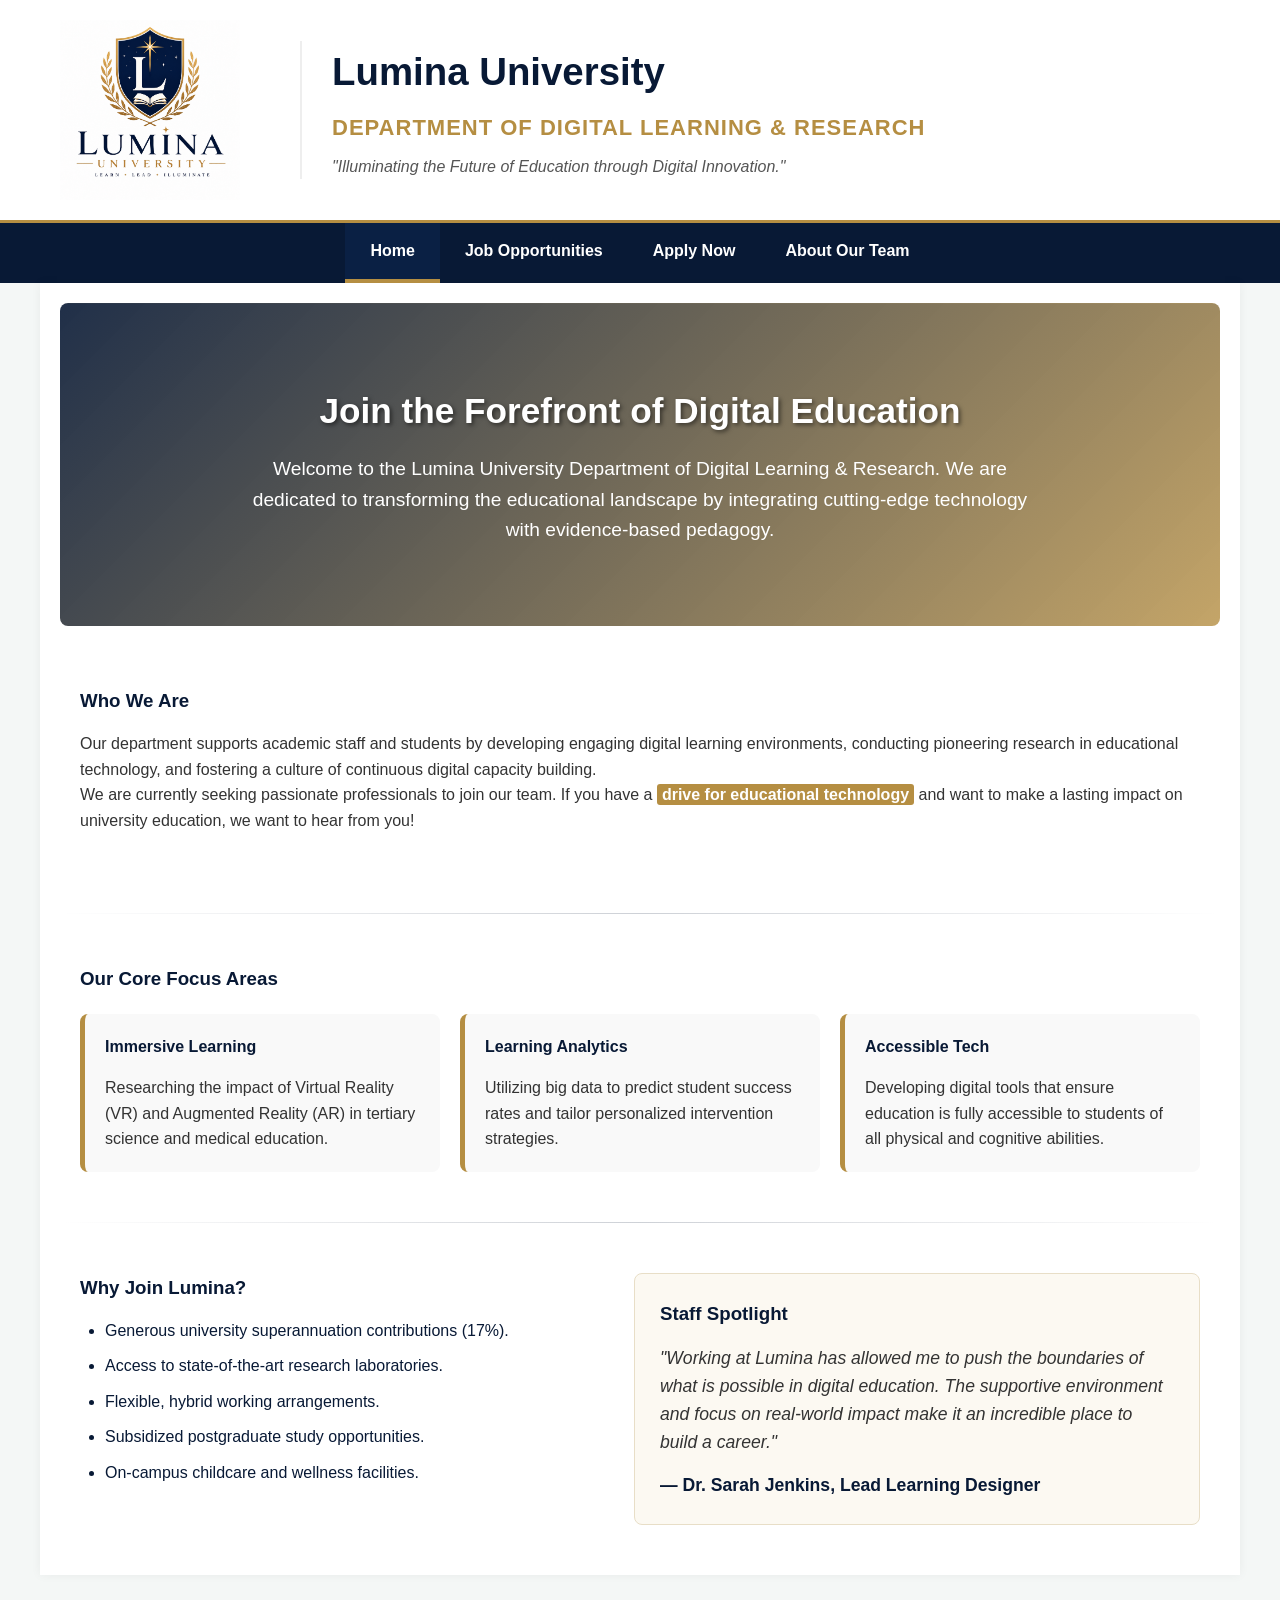
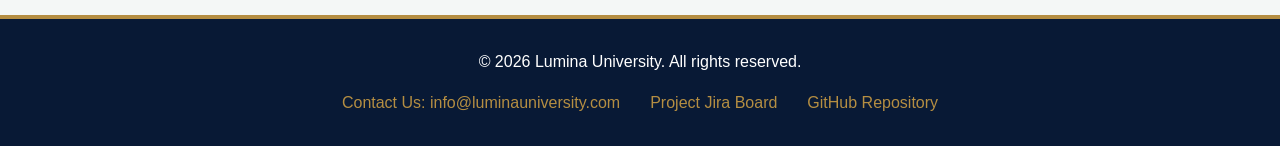
==== commit 2111bd3d: "ADDED files" ====
--- a/index.html
+++ b/index.html
@@ -109,7 +109,7 @@
             <p>&copy; 2026 Lumina University. All rights reserved.</p>
             <ul class="footer-links">
                 <li><a href="mailto:info@luminauniversity.com">Contact Us: info@luminauniversity.com</a></li>
-                <li><a href="https://jira.com" target="_blank" rel="noopener noreferrer">Project Jira Board</a></li>
+                <li><a href="https://nahanparvinnavas.atlassian.net/jira/software/projects/PT1/summary" target="_blank" rel="noopener noreferrer">Project Jira Board</a></li>
                 <li><a href="https://github.com/106385897/Project-Part-1.git" target="_blank" rel="noopener noreferrer">GitHub Repository</a></li>
             </ul>
         </div>
--- a/styles/styles.css
+++ b/styles/styles.css
@@ -1,7 +1,4 @@
-/**Maliki/
-
-   Base Styles & Reset 
-   ========================================================================== */
+/**Maliki/ */
 * {
     box-sizing: border-box;
     margin: 0;
@@ -118,6 +115,22 @@
     height: 1px;
     background-image: linear-gradient(to right, rgba(8, 25, 53, 0), rgba(8, 25, 53, 0.2), rgba(8, 25, 53, 0));
     margin: 20px 0;
+}
+
+.content-section ul {
+    list-style-type: disc;
+    color: #081935;
+    padding-left: 25px;
+}
+
+.content-section ul ul {
+    list-style-type: disc;
+    margin-top: 5px;
+}
+
+.content-section ul li::marker,
+.content-section ul ul li::marker {
+    color: #081935;
 }
 
 
@@ -285,11 +298,7 @@
         gap: 15px;
     }
 }
-/*Khaled
-
-/* ==========================================================================
-   Base Styles & Reset 
-   ========================================================================== */
+/*Khaled-Index page */
 * {
     box-sizing: border-box;
     margin: 0;
@@ -575,10 +584,8 @@
     }
 }
 
-/* ==========================
-   Apply Page
-========================== */
-/*nahan*/
+
+/*Nahan-Apply Page*/
 .logo {
     width: 180px;
     height: auto;
@@ -676,6 +683,32 @@
     color:#081935;
 }
 
+.required::after{
+    content:" *";
+    color:#b58e42;
+}
+
+.hint{
+    display:block;
+    margin-top:6px;
+    font-size:0.85rem;
+    font-weight:normal;
+    color:#666;
+}
+
+.form-section-title{
+    grid-column:1 / 3;
+    color:#081935;
+    font-size:1.1rem;
+    margin-top:15px;
+    padding-bottom:8px;
+    border-bottom:1px solid #eeeeee;
+}
+
+.form-section-title:first-of-type{
+    margin-top:0;
+}
+
 .application-form input,
 .application-form select,
 .application-form textarea{
@@ -693,6 +726,12 @@
     border:2px solid #b58e42;
 }
 
+.application-form input:user-invalid,
+.application-form select:user-invalid{
+    border-color:#b23a48;
+    background-color:#fbebec;
+}
+
 .application-form textarea{
     height:120px;
     resize:vertical;
@@ -713,6 +752,34 @@
     display:inline-block;
     margin-right:20px;
     font-weight:normal;
+}
+
+.file-upload{
+    border:1px dashed #ccc;
+    padding:12px;
+    border-radius:5px;
+    background:#f9f9f9;
+}
+
+.declaration{
+    display:flex;
+    align-items:flex-start;
+    gap:12px;
+    background:#f8f8f8;
+    padding:15px;
+    border:1px solid #eeeeee;
+    border-radius:5px;
+}
+
+.declaration input{
+    width:auto;
+    margin-top:4px;
+}
+
+.declaration label{
+    font-weight:normal;
+    margin-bottom:0;
+    color:#333333;
 }
 
 .form-buttons{
@@ -757,6 +824,10 @@
     grid-column:1;
 }
 
+.form-section-title{
+    grid-column:1;
+}
+
 .form-buttons{
     flex-direction:column;
 }
@@ -767,7 +838,7 @@
 }
 
 
-
+/*Job Page -Khaled*/
 
 .job-card{
 
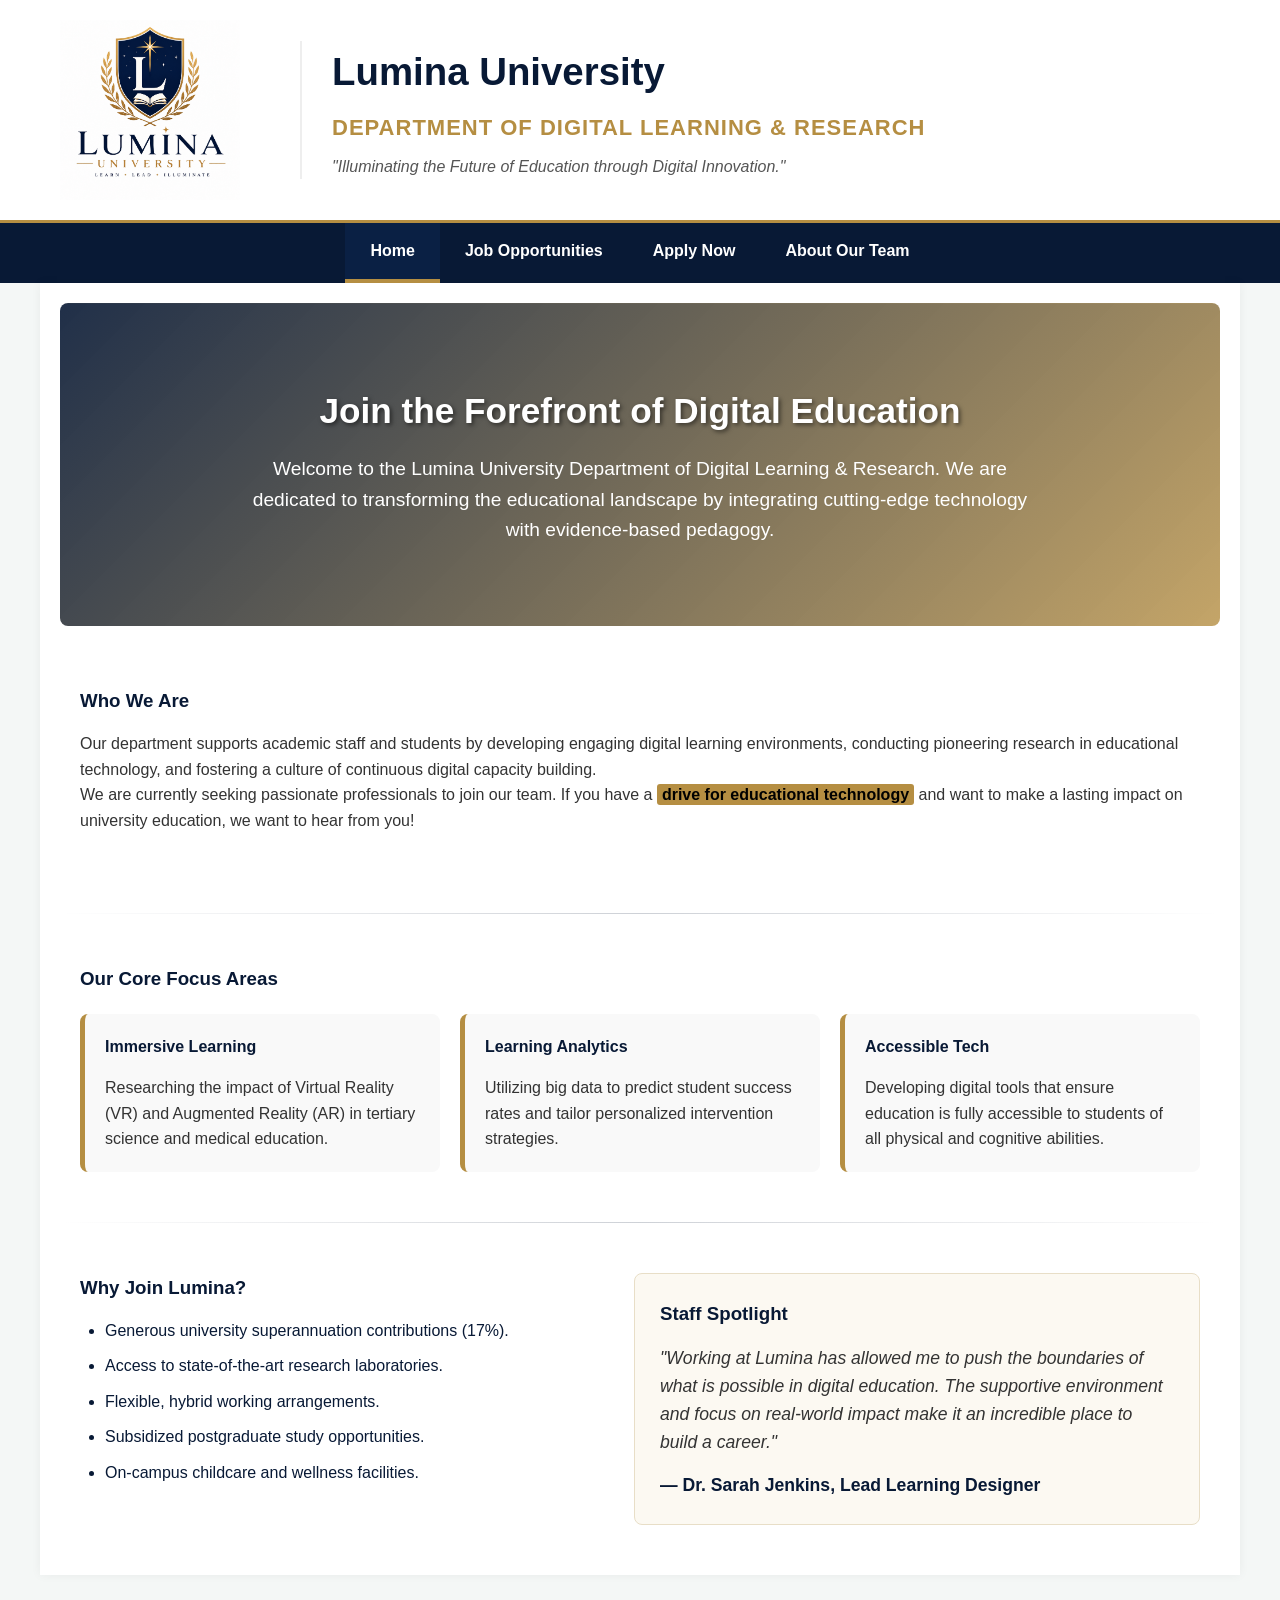
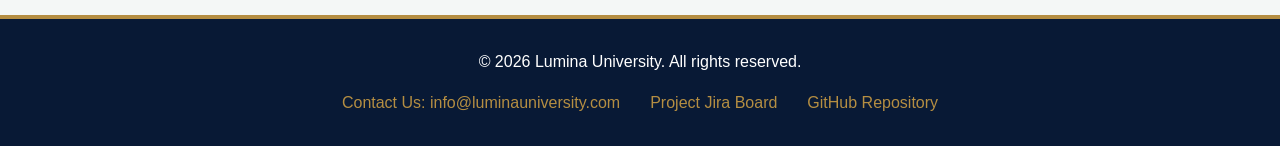
==== commit 0f14084d: "ADDED files" ====
--- a/index.html
+++ b/index.html
@@ -9,13 +9,13 @@
     <link rel="stylesheet" href="styles/styles.css">
     
     <style>
-        .highlight-text {
-            background-color: #b58e42; 
-            color: #ffffff; 
-            padding: 2px 5px;
-            font-weight: bold;
-            border-radius: 3px;
-        }
+       .highlight-text {
+    background-color: #b58e42; 
+    color: #000000; /* Changed to Black */
+    padding: 2px 5px;
+    font-weight: bold;
+    border-radius: 3px;
+}
     </style>
 </head>
 <body>
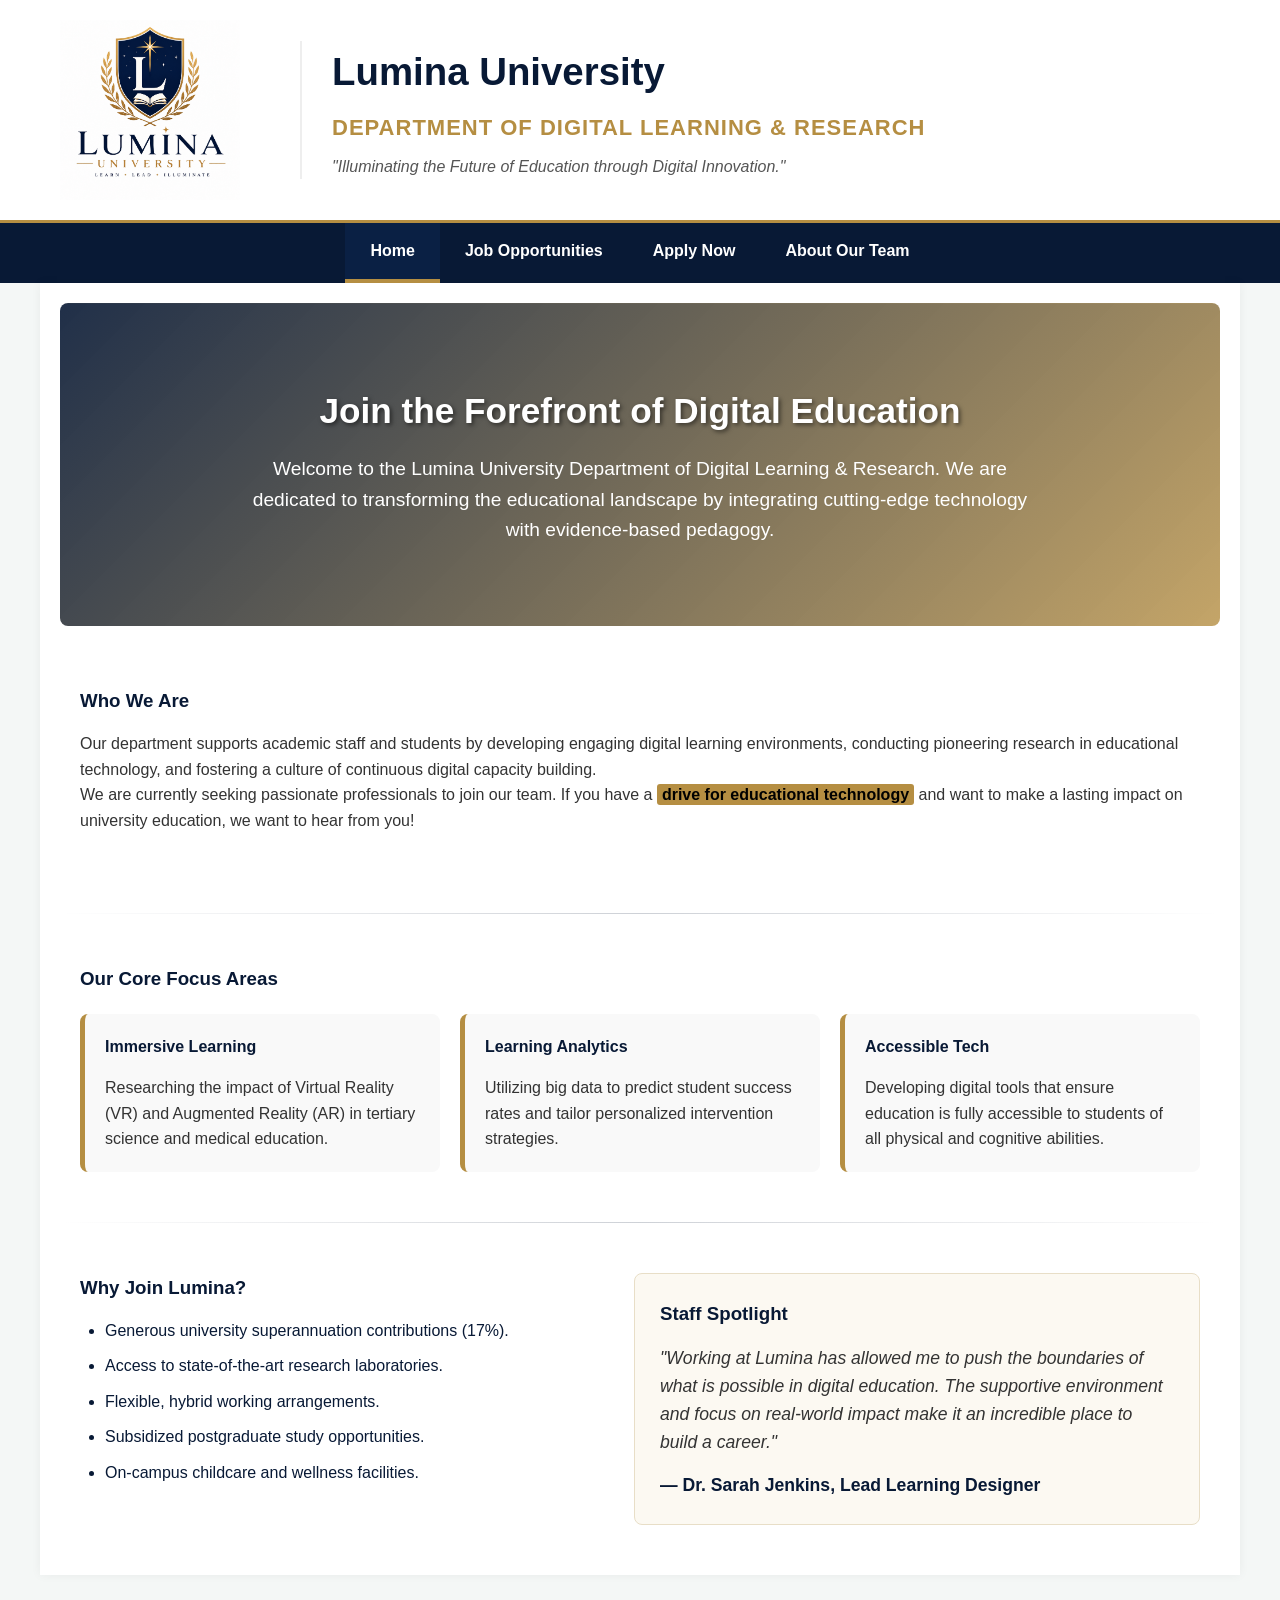
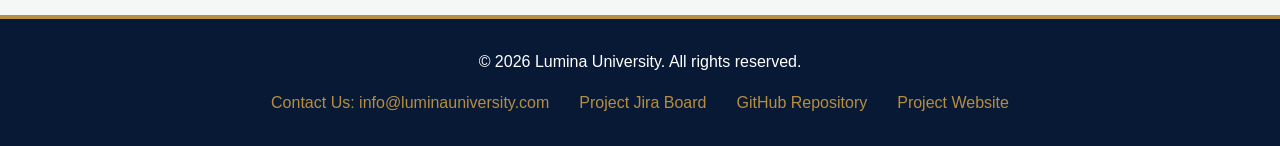
==== commit 7ee547e1: "ADDED files" ====
--- a/index.html
+++ b/index.html
@@ -11,7 +11,7 @@
     <style>
        .highlight-text {
     background-color: #b58e42; 
-    color: #000000; /* Changed to Black */
+    color: #000000; 
     padding: 2px 5px;
     font-weight: bold;
     border-radius: 3px;
@@ -104,16 +104,17 @@
         </section>
     </main>
 
-    <footer>
-        <div class="footer-content">
-            <p>&copy; 2026 Lumina University. All rights reserved.</p>
-            <ul class="footer-links">
-                <li><a href="mailto:info@luminauniversity.com">Contact Us: info@luminauniversity.com</a></li>
-                <li><a href="https://nahanparvinnavas.atlassian.net/jira/software/projects/PT1/summary" target="_blank" rel="noopener noreferrer">Project Jira Board</a></li>
-                <li><a href="https://github.com/106385897/Project-Part-1.git" target="_blank" rel="noopener noreferrer">GitHub Repository</a></li>
-            </ul>
-        </div>
-    </footer>
+<footer>
+    <div class="footer-content">
+        <p>&copy; 2026 Lumina University. All rights reserved.</p>
+        <ul class="footer-links">
+            <li><a href="mailto:info@luminauniversity.com">Contact Us: info@luminauniversity.com</a></li>
+            <li><a href="https://nahanparvinnavas.atlassian.net/jira/software/projects/PT1/summary" target="_blank" rel="noopener noreferrer">Project Jira Board</a></li>
+            <li><a href="https://github.com/106385897/Project-Part-1.git" target="_blank" rel="noopener noreferrer">GitHub Repository</a></li>
+            <li><a href="https://106385897.github.io/Project-Part-1/" target="_blank" rel="noopener noreferrer">Project Website</a></li>
+        </ul>
+    </div>
+</footer>
 
 </body>
 </html>
